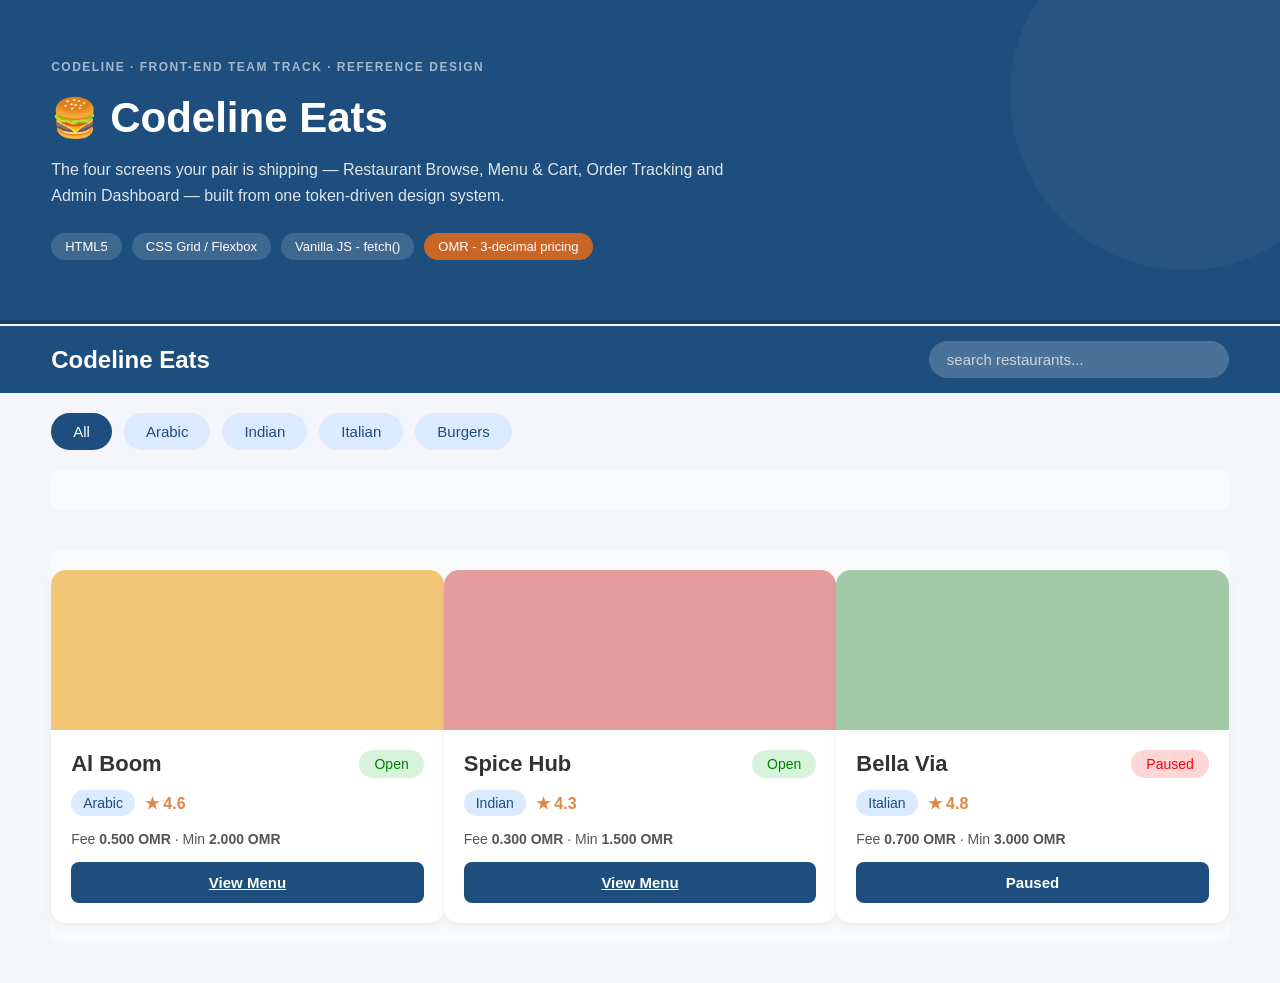
==== index.html @ 85ce740e "index.html and style.css is added" ====
<!DOCTYPE html>
<html lang="en">
<head>
    <meta charset="UTF-8">
    <meta name="viewport" content="width=device-width, initial-scale=1.0">
    <title>Codeline Eats</title>
    <link rel="stylesheet" href="style.css">
</head>
<body>

    <header class="hero">
        <div class="hero__circle-bg"></div>
        <div class="container">
            <p class="hero__subtitle">CODELINE &middot; FRONT-END TEAM TRACK &middot; REFERENCE DESIGN</p>
            <div class="hero__title-container">
                <span class="hero__icon" role="img" aria-label="burger">🍔</span>
                <h1 class="hero__title">Codeline Eats</h1>
            </div>
            <p class="hero__description">
                The four screens your pair is shipping &mdash; Restaurant Browse, Menu & Cart, Order Tracking and Admin Dashboard &mdash; built from one token-driven design system.
            </p>
            <div class="hero__badges">
                <span class="badge">HTML5</span>
                <span class="badge">CSS Grid / Flexbox</span>
                <span class="badge">Vanilla JS - fetch()</span>
                <span class="badge badge--orange">OMR - 3-decimal pricing</span>
            </div>
        </div>
    </header>

    <nav class="search-bar">
        <div class="container search-bar__content">
            <h2 class="logo">Codeline Eats</h2>
            <label for="restaurant-search" class="hidden">Search Restaurants</label>
            <input type="text" id="restaurant-search" class="field search" placeholder="search restaurants...">
        </div>
    </nav>

    <section class="filters">
        <div class="container">
            <button class="chip chip--active">All</button>
            <button class="chip">Arabic</button>
            <button class="chip">Indian</button>
            <button class="chip">Italian</button>
            <button class="chip">Burgers</button>
        </div>
    </section>

    <main class="container">

        <div id="error-banner" class="error-banner hidden">
            <span class="error-banner__message">Failed to load restaurants from backend.</span>
            <button id="retry-btn" class="button button--retry">Retry</button>
        </div>

        <div id="loading-skeletons" class="restaurant-grid hidden">
            <div class="skeleton-card">
                <div class="skeleton-card__image animate-pulse"></div>
                <div class="skeleton-card__body">
                    <div class="skeleton-card__line skeleton-card__line--title animate-pulse"></div>
                    <div class="skeleton-card__line skeleton-card__line--meta animate-pulse"></div>
                    <div class="skeleton-card__line skeleton-card__line--button animate-pulse"></div>
                </div>
            </div>
            <div class="skeleton-card"><div class="skeleton-card__image animate-pulse"></div><div class="skeleton-card__body"><div class="skeleton-card__line skeleton-card__line--title animate-pulse"></div><div class="skeleton-card__line skeleton-card__line--meta animate-pulse"></div><div class="skeleton-card__line skeleton-card__line--button animate-pulse"></div></div></div>
            <div class="skeleton-card"><div class="skeleton-card__image animate-pulse"></div><div class="skeleton-card__body"><div class="skeleton-card__line skeleton-card__line--title animate-pulse"></div><div class="skeleton-card__line skeleton-card__line--meta animate-pulse"></div><div class="skeleton-card__line skeleton-card__line--button animate-pulse"></div></div></div>
            <div class="skeleton-card"><div class="skeleton-card__image animate-pulse"></div><div class="skeleton-card__body"><div class="skeleton-card__line skeleton-card__line--title animate-pulse"></div><div class="skeleton-card__line skeleton-card__line--meta animate-pulse"></div><div class="skeleton-card__line skeleton-card__line--button animate-pulse"></div></div></div>
            <div class="skeleton-card"><div class="skeleton-card__image animate-pulse"></div><div class="skeleton-card__body"><div class="skeleton-card__line skeleton-card__line--title animate-pulse"></div><div class="skeleton-card__line skeleton-card__line--meta animate-pulse"></div><div class="skeleton-card__line skeleton-card__line--button animate-pulse"></div></div></div>
            <div class="skeleton-card"><div class="skeleton-card__image animate-pulse"></div><div class="skeleton-card__body"><div class="skeleton-card__line skeleton-card__line--title animate-pulse"></div><div class="skeleton-card__line skeleton-card__line--meta animate-pulse"></div><div class="skeleton-card__line skeleton-card__line--button animate-pulse"></div></div></div>
        </div>

        <div id="empty-state" class="empty-state hidden">
            <span class="empty-state__icon">🔍</span>
            <p class="empty-state__text">No restaurants match your search</p>
        </div>

        <div id="restaurants-container" class="restaurant-grid">

            <article class="restaurant-card">
                <div class="restaurant-card__image restaurant-card__image--alboom"></div>
                <div class="restaurant-card__body">
                    <div class="restaurant-card__header-row">
                        <h2 class="restaurant-card__title">Al Boom</h2>
                        <span class="restaurant-card__status restaurant-card__status--open">Open</span>
                    </div>
                    <div class="restaurant-card__meta-row">
                        <span class="restaurant-card__cuisine">Arabic</span>
                        <span class="restaurant-card__rating">★ 4.6</span>
                    </div>
                    <p class="restaurant-card__fee">Fee <strong>0.500 OMR</strong> &middot; Min <strong>2.000 OMR</strong></p>
                    <div class="restaurant-card__footer">
                        <a href="menu.html?restaurantId=1" class="button button--primary">View Menu</a>
                    </div>
                </div>
            </article>

            <article class="restaurant-card">
                <div class="restaurant-card__image restaurant-card__image--spicehub"></div>
                <div class="restaurant-card__body">
                    <div class="restaurant-card__header-row">
                        <h2 class="restaurant-card__title">Spice Hub</h2>
                        <span class="restaurant-card__status restaurant-card__status--open">Open</span>
                    </div>
                    <div class="restaurant-card__meta-row">
                        <span class="restaurant-card__cuisine">Indian</span>
                        <span class="restaurant-card__rating">★ 4.3</span>
                    </div>
                    <p class="restaurant-card__fee">Fee <strong>0.300 OMR</strong> &middot; Min <strong>1.500 OMR</strong></p>
                    <div class="restaurant-card__footer">
                        <a href="menu.html?restaurantId=2" class="button button--primary">View Menu</a>
                    </div>
                </div>
            </article>

            <article class="restaurant-card">
                <div class="restaurant-card__image restaurant-card__image--bellavia"></div>
                <div class="restaurant-card__body">
                    <div class="restaurant-card__header-row">
                        <h2 class="restaurant-card__title">Bella Via</h2>
                        <span class="restaurant-card__status restaurant-card__status--paused">Paused</span>
                    </div>
                    <div class="restaurant-card__meta-row">
                        <span class="restaurant-card__cuisine">Italian</span>
                        <span class="restaurant-card__rating">★ 4.8</span>
                    </div>
                    <p class="restaurant-card__fee">Fee <strong>0.700 OMR</strong> &middot; Min <strong>3.000 OMR</strong></p>
                    <div class="restaurant-card__footer">
                        <button class="button button--primary" disabled>Paused</button>
                    </div>
                </div>
            </article>

        </div>
    </main>

    <script type="module" src="app.js"></script>
</body>
</html>
---- style.css ----
* {
    margin: 0;
    padding: 0;
    box-sizing: border-box;
    font-family: -apple-system, BlinkMacSystemFont, "Segoe UI", Roboto, Arial, sans-serif;
}
body {
    background: #f4f6f9;
    color: #333;
}
.container {
    width: 92%;
    max-width: 1200px;
    margin: auto;
}


.hero {
    position: relative;
    background-color: #1d4e7d;
    color: white;
    padding: 60px 0;
    overflow: hidden;
    border-bottom: 4px solid #173f66;
}
.hero__circle-bg {
    position: absolute;
    top: -80px;
    right: -80px;
    width: 350px;
    height: 350px;
    background: rgba(255, 255, 255, 0.04);
    border-radius: 50%;
    pointer-events: none;
}
.hero__subtitle {
    font-size: 12px;
    letter-spacing: 1.5px;
    color: rgba(255, 255, 255, 0.6);
    text-transform: uppercase;
    margin-bottom: 20px;
    font-weight: 600;
}
.hero__title-container {
    display: flex;
    align-items: center;
    gap: 12px;
    margin-bottom: 15px;
}
.hero__icon {
    font-size: 38px;
}
.hero__title {
    font-size: 42px;
    font-weight: 700;
}
.hero__description {
    font-size: 16px;
    line-height: 1.6;
    max-width: 700px;
    color: rgba(255, 255, 255, 0.85);
    margin-bottom: 25px;
}
.hero__badges {
    display: flex;
    flex-wrap: wrap;
    gap: 10px;
}
.badge {
    background: rgba(255, 255, 255, 0.15);
    color: white;
    padding: 6px 14px;
    border-radius: 20px;
    font-size: 13px;
    font-weight: 500;
}
.badge--orange {
    background-color: #c96525;
}


.search-bar {
    background: #1d4e7d;
    padding: 15px 0;
    margin-top: 2px;
}
.search-bar__content {
    display: flex;
    justify-content: space-between;
    align-items: center;
}
.logo {
    font-size: 24px;
    color: white;
    font-weight: bold;
}
.field {
    padding: 10px 18px;
    border-radius: 25px;
    border: none;
    outline: none;
}
.search {
    width: 300px;
    font-size: 15px;
    background: rgba(255, 255, 255, 0.2);
    color: white;
}
.search::placeholder {
    color: rgba(255, 255, 255, 0.7);
}
.hidden {
    display: none;
}

.filters {
    padding: 20px 0;
}
.filters .container {
    display: flex;
    gap: 12px;
}
.chip {
    padding: 10px 22px;
    border-radius: 25px;
    border: none;
    background: #dbeafe;
    color: #1d4e7d;
    cursor: pointer;
    font-size: 15px;
    font-weight: 500;
    transition: background 0.2s;
}
.chip:hover {
    background: #cbd5e1;
}
.chip--active {
    background: #1d4e7d;
    color: white;
}


.restaurant-grid {
    display: grid;
    grid-template-columns: repeat(auto-fit, minmax(300px, 1fr));  
    padding: 20px 0; 
    background: #f8fafc;
    border-radius: 8px;
    margin-bottom: 40px;
    width: 100%;
    align-items: start; 
}


.restaurant-card {
    background: white;
    border-radius: 15px;
    overflow: hidden;
    box-shadow: 0 4px 10px rgba(0,0,0,0.05);
    transition: transform 0.2s;
}
.restaurant-card:hover {
    transform: translateY(-5px);
}
.restaurant-card__image {
    width: 100%;
    height: 160px;
}

.restaurant-card__image--alboom { background-color: #f3c677; }
.restaurant-card__image--spicehub { background-color: #e49b9b; }
.restaurant-card__image--bellavia { background-color: #a3c9a8; }

.restaurant-card__body {
    padding: 20px;
}
.restaurant-card__header-row {
    display: flex;
    justify-content: space-between;
    align-items: center;
    gap: 10px; 
    margin-bottom: 12px;
}
.restaurant-card__title {
    font-size: 22px;
    font-weight: bold;
    white-space: nowrap; 
    overflow: hidden;
    text-overflow: ellipsis; 
}

.restaurant-card__meta-row {
    display: flex;
    align-items: center;
    gap: 10px;
    margin-bottom: 15px;
}
.restaurant-card__cuisine {
    background: #dbeafe;
    color: #1d4e7d;
    padding: 5px 12px;
    border-radius: 20px;
    font-size: 14px;
}
.restaurant-card__rating {
    color: #e28743;
    font-weight: bold;
    font-size: 16px;
}
.restaurant-card__fee {
    color: #555;
    font-size: 14px;
    margin-bottom: 15px;
}


.restaurant-card__status {
    padding: 6px 15px;
    border-radius: 20px;
    font-size: 14px;
    font-weight: 500;
    flex-shrink: 0; 
}
.restaurant-card__status--open {
    background: #d8f3dc;
    color: green;
}
.restaurant-card__status--paused {
    background: #ffd6d6;
    color: red;
}


.restaurant-card__footer {
    margin-top: 10px;
}
.button {
    display: inline-block;
    width: 100%;
    text-align: center;
    padding: 12px;
    border-radius: 8px;
    border: none;
    font-weight: bold;
    cursor: pointer;
    font-size: 15px;
}
.button--primary {
    background: #1d4e7d;
    color: white;
}
.button--primary:hover {
    background: #173f66;
}

/* =========================
   Responsive Media Queries
========================= */
@media(max-width:768px) {
    .hero__title { font-size: 32px; }
    .hero__description { font-size: 14px; }
    .search-bar__content {
        flex-direction: column;
        gap: 15px;
    }
    .search { width: 100%; }
    .filters .container { flex-wrap: wrap; }
}
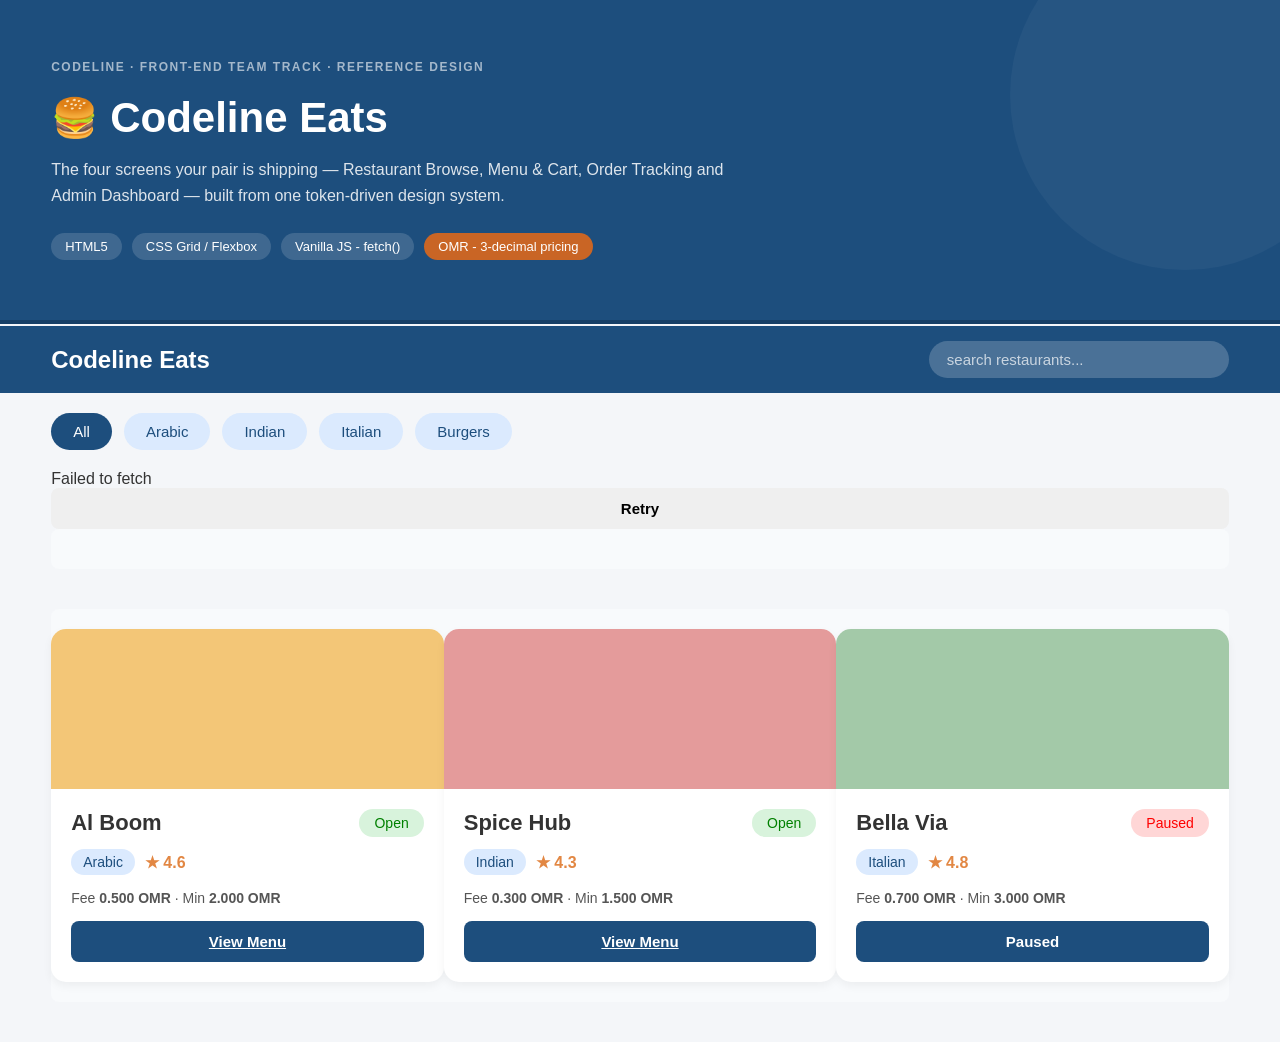
==== commit 16e81e2b: "restaurant.js is added" ====
--- a/index.html
+++ b/index.html
@@ -134,5 +134,6 @@
     </main>
 
     <script type="module" src="app.js"></script>
+    <script type="module" src="restaurant.js"></script>
 </body>
 </html>
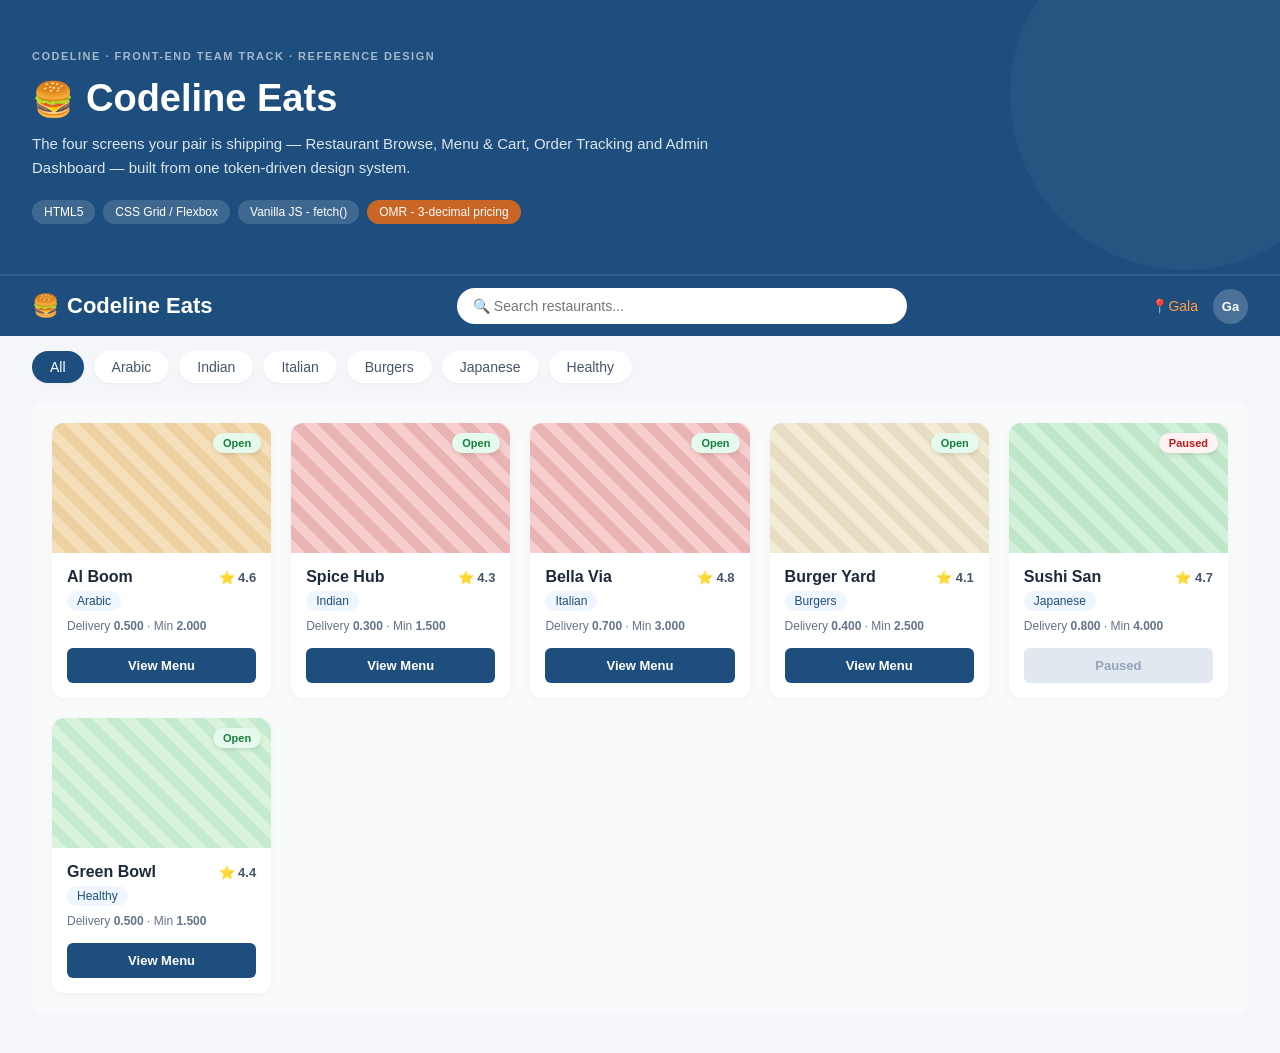
==== commit f28c0faf: "css" ====
--- a/index.html
+++ b/index.html
@@ -30,9 +30,20 @@
 
     <nav class="search-bar">
         <div class="container search-bar__content">
-            <h2 class="logo">Codeline Eats</h2>
-            <label for="restaurant-search" class="hidden">Search Restaurants</label>
-            <input type="text" id="restaurant-search" class="field search" placeholder="search restaurants...">
+            <div class="search-bar__left">
+                <span class="logo__icon">🍔</span>
+                <h2 class="logo">Codeline Eats</h2>
+            </div>
+            
+            <div class="search-bar__center">
+                <label for="restaurant-search" class="hidden">Search Restaurants</label>
+                <input type="text" id="restaurant-search" class="field search" placeholder="🔍 Search restaurants...">
+            </div>
+
+            <div class="search-bar__right">
+                <span class="location-tag">📍Gala</span>
+                <div class="user-avatar">Ga</div>
+            </div>
         </div>
     </nav>
 
@@ -43,89 +54,124 @@
             <button class="chip">Indian</button>
             <button class="chip">Italian</button>
             <button class="chip">Burgers</button>
+            <button class="chip">Japanese</button>
+            <button class="chip">Healthy</button>
         </div>
     </section>
 
     <main class="container">
-
-        <div id="error-banner" class="error-banner hidden">
-            <span class="error-banner__message">Failed to load restaurants from backend.</span>
-            <button id="retry-btn" class="button button--retry">Retry</button>
-        </div>
-
-        <div id="loading-skeletons" class="restaurant-grid hidden">
-            <div class="skeleton-card">
-                <div class="skeleton-card__image animate-pulse"></div>
-                <div class="skeleton-card__body">
-                    <div class="skeleton-card__line skeleton-card__line--title animate-pulse"></div>
-                    <div class="skeleton-card__line skeleton-card__line--meta animate-pulse"></div>
-                    <div class="skeleton-card__line skeleton-card__line--button animate-pulse"></div>
+        <div class="restaurant-grid">
+            
+            <article class="restaurant-card">
+                <div class="restaurant-card__image restaurant-card__image--alboom">
+                    <span class="restaurant-card__status restaurant-card__status--open">Open</span>
                 </div>
-            </div>
-            <div class="skeleton-card"><div class="skeleton-card__image animate-pulse"></div><div class="skeleton-card__body"><div class="skeleton-card__line skeleton-card__line--title animate-pulse"></div><div class="skeleton-card__line skeleton-card__line--meta animate-pulse"></div><div class="skeleton-card__line skeleton-card__line--button animate-pulse"></div></div></div>
-            <div class="skeleton-card"><div class="skeleton-card__image animate-pulse"></div><div class="skeleton-card__body"><div class="skeleton-card__line skeleton-card__line--title animate-pulse"></div><div class="skeleton-card__line skeleton-card__line--meta animate-pulse"></div><div class="skeleton-card__line skeleton-card__line--button animate-pulse"></div></div></div>
-            <div class="skeleton-card"><div class="skeleton-card__image animate-pulse"></div><div class="skeleton-card__body"><div class="skeleton-card__line skeleton-card__line--title animate-pulse"></div><div class="skeleton-card__line skeleton-card__line--meta animate-pulse"></div><div class="skeleton-card__line skeleton-card__line--button animate-pulse"></div></div></div>
-            <div class="skeleton-card"><div class="skeleton-card__image animate-pulse"></div><div class="skeleton-card__body"><div class="skeleton-card__line skeleton-card__line--title animate-pulse"></div><div class="skeleton-card__line skeleton-card__line--meta animate-pulse"></div><div class="skeleton-card__line skeleton-card__line--button animate-pulse"></div></div></div>
-            <div class="skeleton-card"><div class="skeleton-card__image animate-pulse"></div><div class="skeleton-card__body"><div class="skeleton-card__line skeleton-card__line--title animate-pulse"></div><div class="skeleton-card__line skeleton-card__line--meta animate-pulse"></div><div class="skeleton-card__line skeleton-card__line--button animate-pulse"></div></div></div>
-        </div>
-
-        <div id="empty-state" class="empty-state hidden">
-            <span class="empty-state__icon">🔍</span>
-            <p class="empty-state__text">No restaurants match your search</p>
-        </div>
-
-        <div id="restaurants-container" class="restaurant-grid">
-
-            <article class="restaurant-card">
-                <div class="restaurant-card__image restaurant-card__image--alboom"></div>
                 <div class="restaurant-card__body">
                     <div class="restaurant-card__header-row">
                         <h2 class="restaurant-card__title">Al Boom</h2>
-                        <span class="restaurant-card__status restaurant-card__status--open">Open</span>
+                        <span class="restaurant-card__rating">⭐ 4.6</span>
                     </div>
                     <div class="restaurant-card__meta-row">
                         <span class="restaurant-card__cuisine">Arabic</span>
-                        <span class="restaurant-card__rating">★ 4.6</span>
                     </div>
-                    <p class="restaurant-card__fee">Fee <strong>0.500 OMR</strong> &middot; Min <strong>2.000 OMR</strong></p>
+                    <p class="restaurant-card__fee">Delivery <strong>0.500</strong> &middot; Min <strong>2.000</strong></p>
                     <div class="restaurant-card__footer">
-                        <a href="menu.html?restaurantId=1" class="button button--primary">View Menu</a>
+                        <button class="button button--primary">View Menu</button>
                     </div>
                 </div>
             </article>
 
             <article class="restaurant-card">
-                <div class="restaurant-card__image restaurant-card__image--spicehub"></div>
+                <div class="restaurant-card__image restaurant-card__image--spicehub">
+                    <span class="restaurant-card__status restaurant-card__status--open">Open</span>
+                </div>
                 <div class="restaurant-card__body">
                     <div class="restaurant-card__header-row">
                         <h2 class="restaurant-card__title">Spice Hub</h2>
-                        <span class="restaurant-card__status restaurant-card__status--open">Open</span>
+                        <span class="restaurant-card__rating">⭐ 4.3</span>
                     </div>
                     <div class="restaurant-card__meta-row">
                         <span class="restaurant-card__cuisine">Indian</span>
-                        <span class="restaurant-card__rating">★ 4.3</span>
                     </div>
-                    <p class="restaurant-card__fee">Fee <strong>0.300 OMR</strong> &middot; Min <strong>1.500 OMR</strong></p>
+                    <p class="restaurant-card__fee">Delivery <strong>0.300</strong> &middot; Min <strong>1.500</strong></p>
                     <div class="restaurant-card__footer">
-                        <a href="menu.html?restaurantId=2" class="button button--primary">View Menu</a>
+                        <button class="button button--primary">View Menu</button>
                     </div>
                 </div>
             </article>
 
             <article class="restaurant-card">
-                <div class="restaurant-card__image restaurant-card__image--bellavia"></div>
+                <div class="restaurant-card__image restaurant-card__image--bellavia">
+                    <span class="restaurant-card__status restaurant-card__status--open">Open</span>
+                </div>
                 <div class="restaurant-card__body">
                     <div class="restaurant-card__header-row">
                         <h2 class="restaurant-card__title">Bella Via</h2>
-                        <span class="restaurant-card__status restaurant-card__status--paused">Paused</span>
+                        <span class="restaurant-card__rating">⭐ 4.8</span>
                     </div>
                     <div class="restaurant-card__meta-row">
                         <span class="restaurant-card__cuisine">Italian</span>
-                        <span class="restaurant-card__rating">★ 4.8</span>
                     </div>
-                    <p class="restaurant-card__fee">Fee <strong>0.700 OMR</strong> &middot; Min <strong>3.000 OMR</strong></p>
+                    <p class="restaurant-card__fee">Delivery <strong>0.700</strong> &middot; Min <strong>3.000</strong></p>
                     <div class="restaurant-card__footer">
-                        <button class="button button--primary" disabled>Paused</button>
+                        <button class="button button--primary">View Menu</button>
+                    </div>
+                </div>
+            </article>
+
+            <article class="restaurant-card">
+                <div class="restaurant-card__image restaurant-card__image--burgeryard">
+                    <span class="restaurant-card__status restaurant-card__status--open">Open</span>
+                </div>
+                <div class="restaurant-card__body">
+                    <div class="restaurant-card__header-row">
+                        <h2 class="restaurant-card__title">Burger Yard</h2>
+                        <span class="restaurant-card__rating">⭐ 4.1</span>
+                    </div>
+                    <div class="restaurant-card__meta-row">
+                        <span class="restaurant-card__cuisine">Burgers</span>
+                    </div>
+                    <p class="restaurant-card__fee">Delivery <strong>0.400</strong> &middot; Min <strong>2.500</strong></p>
+                    <div class="restaurant-card__footer">
+                        <button class="button button--primary">View Menu</button>
+                    </div>
+                </div>
+            </article>
+
+            <article class="restaurant-card">
+                <div class="restaurant-card__image restaurant-card__image--sushisan">
+                    <span class="restaurant-card__status restaurant-card__status--paused">Paused</span>
+                </div>
+                <div class="restaurant-card__body">
+                    <div class="restaurant-card__header-row">
+                        <h2 class="restaurant-card__title">Sushi San</h2>
+                        <span class="restaurant-card__rating">⭐ 4.7</span>
+                    </div>
+                    <div class="restaurant-card__meta-row">
+                        <span class="restaurant-card__cuisine">Japanese</span>
+                    </div>
+                    <p class="restaurant-card__fee">Delivery <strong>0.800</strong> &middot; Min <strong>4.000</strong></p>
+                    <div class="restaurant-card__footer">
+                        <button class="button button--disabled" disabled>Paused</button>
+                    </div>
+                </div>
+            </article>
+
+            <article class="restaurant-card">
+                <div class="restaurant-card__image restaurant-card__image--greenbowl">
+                    <span class="restaurant-card__status restaurant-card__status--open">Open</span>
+                </div>
+                <div class="restaurant-card__body">
+                    <div class="restaurant-card__header-row">
+                        <h2 class="restaurant-card__title">Green Bowl</h2>
+                        <span class="restaurant-card__rating">⭐ 4.4</span>
+                    </div>
+                    <div class="restaurant-card__meta-row">
+                        <span class="restaurant-card__cuisine">Healthy</span>
+                    </div>
+                    <p class="restaurant-card__fee">Delivery <strong>0.500</strong> &middot; Min <strong>1.500</strong></p>
+                    <div class="restaurant-card__footer">
+                        <button class="button button--primary">View Menu</button>
                     </div>
                 </div>
             </article>
@@ -133,7 +179,5 @@
         </div>
     </main>
 
-    <script type="module" src="app.js"></script>
-    <script type="module" src="restaurant.js"></script>
 </body>
 </html>
--- a/style.css
+++ b/style.css
@@ -1,3 +1,6 @@
+/* =========================
+   Reset & Main Setup
+========================= */
 * {
     margin: 0;
     padding: 0;
@@ -9,19 +12,21 @@
     color: #333;
 }
 .container {
-    width: 92%;
-    max-width: 1200px;
+    width: 95%;
+    max-width: 1400px;
     margin: auto;
 }
 
-
+/* =========================
+   Hero Section Styles
+========================= */
 .hero {
     position: relative;
     background-color: #1d4e7d;
     color: white;
-    padding: 60px 0;
+    padding: 50px 0;
     overflow: hidden;
-    border-bottom: 4px solid #173f66;
+    border-bottom: 2px solid rgba(255, 255, 255, 0.1);
 }
 .hero__circle-bg {
     position: absolute;
@@ -34,216 +39,257 @@
     pointer-events: none;
 }
 .hero__subtitle {
-    font-size: 12px;
+    font-size: 11px;
     letter-spacing: 1.5px;
     color: rgba(255, 255, 255, 0.6);
     text-transform: uppercase;
+    margin-bottom: 15px;
+    font-weight: 600;
+}
+.hero__title-container {
+    display: flex;
+    align-items: center;
+    gap: 12px;
+    margin-bottom: 12px;
+}
+.hero__icon {
+    font-size: 34px;
+}
+.hero__title {
+    font-size: 38px;
+    font-weight: 700;
+}
+.hero__description {
+    font-size: 15px;
+    line-height: 1.6;
+    max-width: 750px;
+    color: rgba(255, 255, 255, 0.85);
     margin-bottom: 20px;
-    font-weight: 600;
-}
-.hero__title-container {
-    display: flex;
-    align-items: center;
-    gap: 12px;
-    margin-bottom: 15px;
-}
-.hero__icon {
-    font-size: 38px;
-}
-.hero__title {
-    font-size: 42px;
-    font-weight: 700;
-}
-.hero__description {
-    font-size: 16px;
-    line-height: 1.6;
-    max-width: 700px;
-    color: rgba(255, 255, 255, 0.85);
-    margin-bottom: 25px;
 }
 .hero__badges {
     display: flex;
     flex-wrap: wrap;
-    gap: 10px;
+    gap: 8px;
 }
 .badge {
     background: rgba(255, 255, 255, 0.15);
     color: white;
-    padding: 6px 14px;
+    padding: 5px 12px;
     border-radius: 20px;
-    font-size: 13px;
+    font-size: 12px;
     font-weight: 500;
 }
 .badge--orange {
     background-color: #c96525;
 }
 
-
+/* =========================
+   Navbar Header
+========================= */
 .search-bar {
     background: #1d4e7d;
-    padding: 15px 0;
-    margin-top: 2px;
+    padding: 12px 0;
 }
 .search-bar__content {
     display: flex;
     justify-content: space-between;
     align-items: center;
 }
+.search-bar__left {
+    display: flex;
+    align-items: center;
+    gap: 8px;
+}
+.logo__icon {
+    font-size: 22px;
+}
 .logo {
-    font-size: 24px;
+    font-size: 22px;
     color: white;
     font-weight: bold;
 }
+.search-bar__center {
+    flex-grow: 1;
+    max-width: 450px;
+    margin: 0 20px;
+}
 .field {
-    padding: 10px 18px;
-    border-radius: 25px;
+    width: 100%;
+    padding: 10px 16px;
+    border-radius: 20px;
     border: none;
     outline: none;
 }
 .search {
-    width: 300px;
-    font-size: 15px;
+    font-size: 14px;
+    background: white;
+    color: #333;
+}
+.search-bar__right {
+    display: flex;
+    align-items: center;
+    gap: 15px;
+}
+.location-tag {
+    color: #ff9f43;
+    font-size: 14px;
+    font-weight: 500;
+}
+.user-avatar {
     background: rgba(255, 255, 255, 0.2);
     color: white;
-}
-.search::placeholder {
-    color: rgba(255, 255, 255, 0.7);
+    width: 35px;
+    height: 35px;
+    border-radius: 50%;
+    display: flex;
+    align-items: center;
+    justify-content: center;
+    font-size: 13px;
+    font-weight: bold;
 }
 .hidden {
     display: none;
 }
 
+/* =========================
+   Filters / Chips
+========================= */
 .filters {
-    padding: 20px 0;
+    padding: 15px 0;
 }
 .filters .container {
     display: flex;
-    gap: 12px;
+    gap: 10px;
+    overflow-x: auto;
+    padding-bottom: 5px;
 }
 .chip {
-    padding: 10px 22px;
-    border-radius: 25px;
+    padding: 8px 18px;
+    border-radius: 20px;
     border: none;
-    background: #dbeafe;
-    color: #1d4e7d;
+    background: white;
+    color: #475569;
     cursor: pointer;
-    font-size: 15px;
+    font-size: 14px;
     font-weight: 500;
-    transition: background 0.2s;
-}
-.chip:hover {
-    background: #cbd5e1;
+    box-shadow: 0 1px 3px rgba(0,0,0,0.05);
+    white-space: nowrap;
 }
 .chip--active {
     background: #1d4e7d;
     color: white;
 }
 
-
+/* =========================
+   Restaurant Grid
+========================= */
 .restaurant-grid {
     display: grid;
-    grid-template-columns: repeat(auto-fit, minmax(300px, 1fr));  
-    padding: 20px 0; 
+    grid-template-columns: repeat(auto-fit, minmax(210px, 1fr));
+    gap: 20px;
+    padding: 20px;
     background: #f8fafc;
     border-radius: 8px;
     margin-bottom: 40px;
-    width: 100%;
-    align-items: start; 
-}
-
-
+}
+
+/* =========================
+   Restaurant Card
+========================= */
 .restaurant-card {
     background: white;
-    border-radius: 15px;
+    border-radius: 12px;
     overflow: hidden;
-    box-shadow: 0 4px 10px rgba(0,0,0,0.05);
-    transition: transform 0.2s;
-}
-.restaurant-card:hover {
-    transform: translateY(-5px);
+    box-shadow: 0 2px 8px rgba(0,0,0,0.04);
+    display: flex;
+    flex-direction: column;
 }
 .restaurant-card__image {
     width: 100%;
-    height: 160px;
-}
-
-.restaurant-card__image--alboom { background-color: #f3c677; }
-.restaurant-card__image--spicehub { background-color: #e49b9b; }
-.restaurant-card__image--bellavia { background-color: #a3c9a8; }
+    height: 130px;
+    position: relative;
+    padding: 10px;
+    display: flex;
+    justify-content: flex-end;
+    align-items: flex-start;
+}
+
+/* خلفيات الكروت المخططة ومطابقة للصورة الجديدة */
+.restaurant-card__image--alboom { background: repeating-linear-gradient(45deg, #f5dfbb, #f5dfbb 10px, #eed1a1 10px, #eed1a1 20px); }
+.restaurant-card__image--spicehub { background: repeating-linear-gradient(45deg, #f7cece, #f7cece 10px, #ebb4b4 10px, #ebb4b4 20px); }
+.restaurant-card__image--bellavia { background: repeating-linear-gradient(45deg, #f7cece, #f7cece 10px, #ebb4b4 10px, #ebb4b4 20px); }
+.restaurant-card__image--burgeryard { background: repeating-linear-gradient(45deg, #f3ebd6, #f3ebd6 10px, #e7ddc3 10px, #e7ddc3 20px); }
+.restaurant-card__image--sushisan { background: repeating-linear-gradient(45deg, #d2f1da, #d2f1da 10px, #c0e6c9 10px, #c0e6c9 20px); }
+.restaurant-card__image--greenbowl { background: repeating-linear-gradient(45deg, #daf3db, #daf3db 10px, #c4ebd0 10px, #c4ebd0 20px); }
 
 .restaurant-card__body {
-    padding: 20px;
+    padding: 15px;
+    display: flex;
+    flex-direction: column;
+    flex-grow: 1;
 }
 .restaurant-card__header-row {
     display: flex;
     justify-content: space-between;
     align-items: center;
-    gap: 10px; 
-    margin-bottom: 12px;
+    margin-bottom: 5px;
 }
 .restaurant-card__title {
-    font-size: 22px;
+    font-size: 16px;
+    font-weight: 700;
+    color: #1e293b;
+}
+.restaurant-card__rating {
+    font-size: 13px;
     font-weight: bold;
-    white-space: nowrap; 
-    overflow: hidden;
-    text-overflow: ellipsis; 
-}
-
+    color: #475569;
+}
 .restaurant-card__meta-row {
-    display: flex;
-    align-items: center;
-    gap: 10px;
+    margin-bottom: 10px;
+}
+.restaurant-card__cuisine {
+    background: #eff6ff;
+    color: #1d4e7d;
+    padding: 3px 10px;
+    border-radius: 15px;
+    font-size: 12px;
+    font-weight: 500;
+}
+.restaurant-card__fee {
+    color: #64748b;
+    font-size: 12px;
     margin-bottom: 15px;
-}
-.restaurant-card__cuisine {
-    background: #dbeafe;
-    color: #1d4e7d;
-    padding: 5px 12px;
-    border-radius: 20px;
-    font-size: 14px;
-}
-.restaurant-card__rating {
-    color: #e28743;
-    font-weight: bold;
-    font-size: 16px;
-}
-.restaurant-card__fee {
-    color: #555;
-    font-size: 14px;
-    margin-bottom: 15px;
-}
-
-
+    margin-top: auto;
+}
+
+/* ملصقات الحالة المدمجة داخل غلاف الصورة */
 .restaurant-card__status {
-    padding: 6px 15px;
-    border-radius: 20px;
-    font-size: 14px;
-    font-weight: 500;
-    flex-shrink: 0; 
+    padding: 4px 10px;
+    border-radius: 12px;
+    font-size: 11px;
+    font-weight: 600;
+    box-shadow: 0 2px 4px rgba(0,0,0,0.1);
 }
 .restaurant-card__status--open {
-    background: #d8f3dc;
-    color: green;
+    background: #e6f9ed;
+    color: #15803d;
 }
 .restaurant-card__status--paused {
-    background: #ffd6d6;
-    color: red;
-}
-
-
-.restaurant-card__footer {
-    margin-top: 10px;
-}
+    background: #fef2f2;
+    color: #b91c1c;
+}
+
+/* الأزرار */
 .button {
-    display: inline-block;
+    display: block;
     width: 100%;
     text-align: center;
-    padding: 12px;
-    border-radius: 8px;
+    padding: 10px;
+    border-radius: 6px;
+    font-weight: 600;
     border: none;
-    font-weight: bold;
+    font-size: 13px;
     cursor: pointer;
-    font-size: 15px;
 }
 .button--primary {
     background: #1d4e7d;
@@ -252,17 +298,22 @@
 .button--primary:hover {
     background: #173f66;
 }
-
-/* =========================
-   Responsive Media Queries
-========================= */
-@media(max-width:768px) {
-    .hero__title { font-size: 32px; }
-    .hero__description { font-size: 14px; }
+.button--disabled {
+    background: #e2e8f0;
+    color: #94a3b8;
+    cursor: not-allowed;
+}
+
+/* =========================
+   Responsive 
+========================= */
+@media(max-width: 768px) {
     .search-bar__content {
         flex-direction: column;
-        gap: 15px;
+        gap: 12px;
     }
-    .search { width: 100%; }
-    .filters .container { flex-wrap: wrap; }
+    .search-bar__center {
+        width: 100%;
+        margin: 0;
+    }
 }
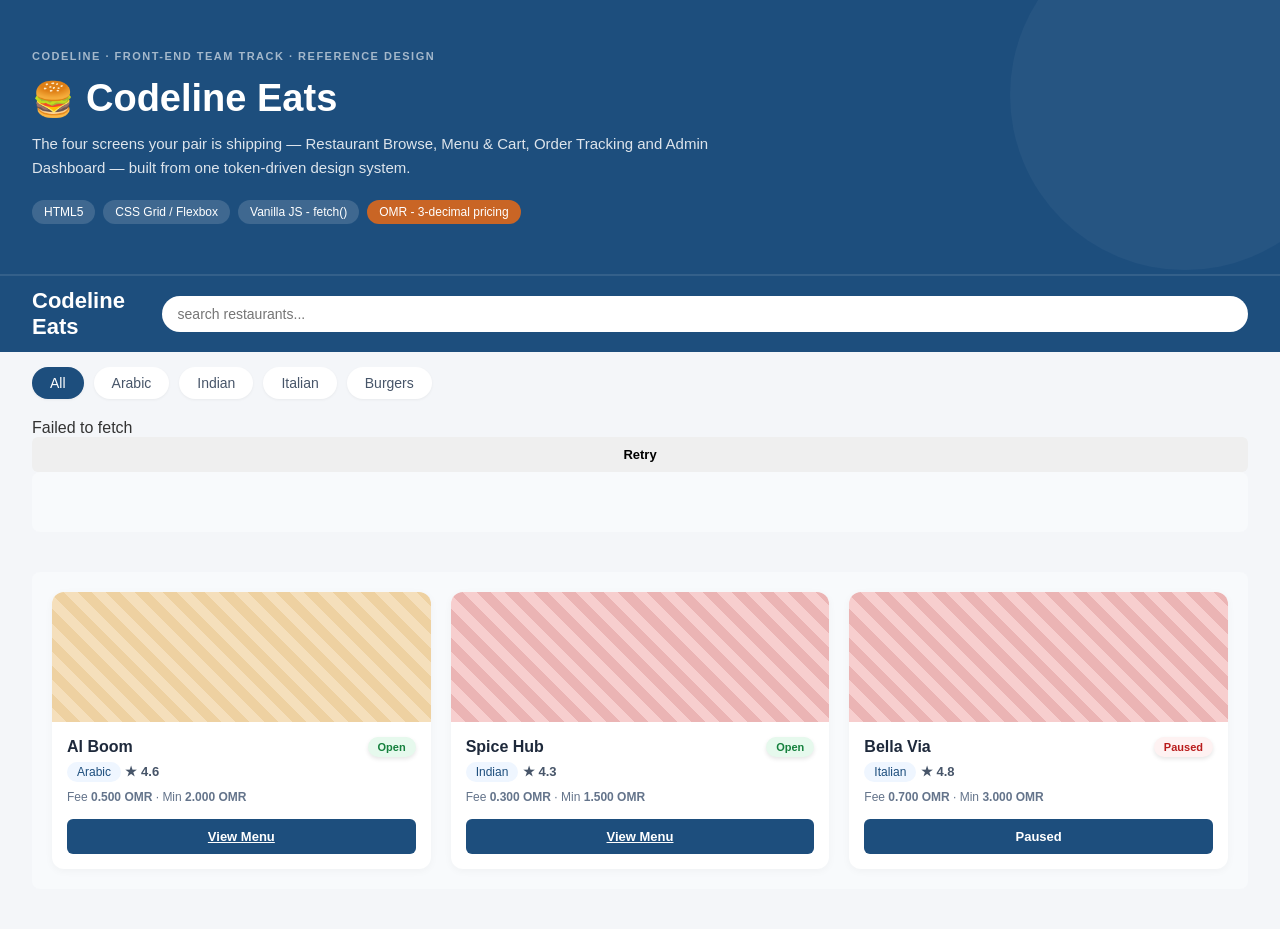
==== commit 4967617b: "addition in html" ====
--- a/index.html
+++ b/index.html
@@ -30,20 +30,9 @@
 
     <nav class="search-bar">
         <div class="container search-bar__content">
-            <div class="search-bar__left">
-                <span class="logo__icon">🍔</span>
-                <h2 class="logo">Codeline Eats</h2>
-            </div>
-            
-            <div class="search-bar__center">
-                <label for="restaurant-search" class="hidden">Search Restaurants</label>
-                <input type="text" id="restaurant-search" class="field search" placeholder="🔍 Search restaurants...">
-            </div>
-
-            <div class="search-bar__right">
-                <span class="location-tag">📍Gala</span>
-                <div class="user-avatar">Ga</div>
-            </div>
+            <h2 class="logo">Codeline Eats</h2>
+            <label for="restaurant-search" class="hidden">Search Restaurants</label>
+            <input type="text" id="restaurant-search" class="field search" placeholder="search restaurants...">
         </div>
     </nav>
 
@@ -54,124 +43,89 @@
             <button class="chip">Indian</button>
             <button class="chip">Italian</button>
             <button class="chip">Burgers</button>
-            <button class="chip">Japanese</button>
-            <button class="chip">Healthy</button>
         </div>
     </section>
 
     <main class="container">
-        <div class="restaurant-grid">
-            
+
+        <div id="error-banner" class="error-banner hidden">
+            <span class="error-banner__message">Failed to load restaurants from backend.</span>
+            <button id="retry-btn" class="button button--retry">Retry</button>
+        </div>
+
+        <div id="loading-skeletons" class="restaurant-grid hidden">
+            <div class="skeleton-card">
+                <div class="skeleton-card__image animate-pulse"></div>
+                <div class="skeleton-card__body">
+                    <div class="skeleton-card__line skeleton-card__line--title animate-pulse"></div>
+                    <div class="skeleton-card__line skeleton-card__line--meta animate-pulse"></div>
+                    <div class="skeleton-card__line skeleton-card__line--button animate-pulse"></div>
+                </div>
+            </div>
+            <div class="skeleton-card"><div class="skeleton-card__image animate-pulse"></div><div class="skeleton-card__body"><div class="skeleton-card__line skeleton-card__line--title animate-pulse"></div><div class="skeleton-card__line skeleton-card__line--meta animate-pulse"></div><div class="skeleton-card__line skeleton-card__line--button animate-pulse"></div></div></div>
+            <div class="skeleton-card"><div class="skeleton-card__image animate-pulse"></div><div class="skeleton-card__body"><div class="skeleton-card__line skeleton-card__line--title animate-pulse"></div><div class="skeleton-card__line skeleton-card__line--meta animate-pulse"></div><div class="skeleton-card__line skeleton-card__line--button animate-pulse"></div></div></div>
+            <div class="skeleton-card"><div class="skeleton-card__image animate-pulse"></div><div class="skeleton-card__body"><div class="skeleton-card__line skeleton-card__line--title animate-pulse"></div><div class="skeleton-card__line skeleton-card__line--meta animate-pulse"></div><div class="skeleton-card__line skeleton-card__line--button animate-pulse"></div></div></div>
+            <div class="skeleton-card"><div class="skeleton-card__image animate-pulse"></div><div class="skeleton-card__body"><div class="skeleton-card__line skeleton-card__line--title animate-pulse"></div><div class="skeleton-card__line skeleton-card__line--meta animate-pulse"></div><div class="skeleton-card__line skeleton-card__line--button animate-pulse"></div></div></div>
+            <div class="skeleton-card"><div class="skeleton-card__image animate-pulse"></div><div class="skeleton-card__body"><div class="skeleton-card__line skeleton-card__line--title animate-pulse"></div><div class="skeleton-card__line skeleton-card__line--meta animate-pulse"></div><div class="skeleton-card__line skeleton-card__line--button animate-pulse"></div></div></div>
+        </div>
+
+        <div id="empty-state" class="empty-state hidden">
+            <span class="empty-state__icon">🔍</span>
+            <p class="empty-state__text">No restaurants match your search</p>
+        </div>
+
+        <div id="restaurants-container" class="restaurant-grid">
+
             <article class="restaurant-card">
-                <div class="restaurant-card__image restaurant-card__image--alboom">
-                    <span class="restaurant-card__status restaurant-card__status--open">Open</span>
-                </div>
+                <div class="restaurant-card__image restaurant-card__image--alboom"></div>
                 <div class="restaurant-card__body">
                     <div class="restaurant-card__header-row">
                         <h2 class="restaurant-card__title">Al Boom</h2>
-                        <span class="restaurant-card__rating">⭐ 4.6</span>
+                        <span class="restaurant-card__status restaurant-card__status--open">Open</span>
                     </div>
                     <div class="restaurant-card__meta-row">
                         <span class="restaurant-card__cuisine">Arabic</span>
+                        <span class="restaurant-card__rating">★ 4.6</span>
                     </div>
-                    <p class="restaurant-card__fee">Delivery <strong>0.500</strong> &middot; Min <strong>2.000</strong></p>
+                    <p class="restaurant-card__fee">Fee <strong>0.500 OMR</strong> &middot; Min <strong>2.000 OMR</strong></p>
                     <div class="restaurant-card__footer">
-                        <button class="button button--primary">View Menu</button>
+                        <a href="menu.html?restaurantId=1" class="button button--primary">View Menu</a>
                     </div>
                 </div>
             </article>
 
             <article class="restaurant-card">
-                <div class="restaurant-card__image restaurant-card__image--spicehub">
-                    <span class="restaurant-card__status restaurant-card__status--open">Open</span>
-                </div>
+                <div class="restaurant-card__image restaurant-card__image--spicehub"></div>
                 <div class="restaurant-card__body">
                     <div class="restaurant-card__header-row">
                         <h2 class="restaurant-card__title">Spice Hub</h2>
-                        <span class="restaurant-card__rating">⭐ 4.3</span>
+                        <span class="restaurant-card__status restaurant-card__status--open">Open</span>
                     </div>
                     <div class="restaurant-card__meta-row">
                         <span class="restaurant-card__cuisine">Indian</span>
+                        <span class="restaurant-card__rating">★ 4.3</span>
                     </div>
-                    <p class="restaurant-card__fee">Delivery <strong>0.300</strong> &middot; Min <strong>1.500</strong></p>
+                    <p class="restaurant-card__fee">Fee <strong>0.300 OMR</strong> &middot; Min <strong>1.500 OMR</strong></p>
                     <div class="restaurant-card__footer">
-                        <button class="button button--primary">View Menu</button>
+                        <a href="menu.html?restaurantId=2" class="button button--primary">View Menu</a>
                     </div>
                 </div>
             </article>
 
             <article class="restaurant-card">
-                <div class="restaurant-card__image restaurant-card__image--bellavia">
-                    <span class="restaurant-card__status restaurant-card__status--open">Open</span>
-                </div>
+                <div class="restaurant-card__image restaurant-card__image--bellavia"></div>
                 <div class="restaurant-card__body">
                     <div class="restaurant-card__header-row">
                         <h2 class="restaurant-card__title">Bella Via</h2>
-                        <span class="restaurant-card__rating">⭐ 4.8</span>
+                        <span class="restaurant-card__status restaurant-card__status--paused">Paused</span>
                     </div>
                     <div class="restaurant-card__meta-row">
                         <span class="restaurant-card__cuisine">Italian</span>
+                        <span class="restaurant-card__rating">★ 4.8</span>
                     </div>
-                    <p class="restaurant-card__fee">Delivery <strong>0.700</strong> &middot; Min <strong>3.000</strong></p>
+                    <p class="restaurant-card__fee">Fee <strong>0.700 OMR</strong> &middot; Min <strong>3.000 OMR</strong></p>
                     <div class="restaurant-card__footer">
-                        <button class="button button--primary">View Menu</button>
-                    </div>
-                </div>
-            </article>
-
-            <article class="restaurant-card">
-                <div class="restaurant-card__image restaurant-card__image--burgeryard">
-                    <span class="restaurant-card__status restaurant-card__status--open">Open</span>
-                </div>
-                <div class="restaurant-card__body">
-                    <div class="restaurant-card__header-row">
-                        <h2 class="restaurant-card__title">Burger Yard</h2>
-                        <span class="restaurant-card__rating">⭐ 4.1</span>
-                    </div>
-                    <div class="restaurant-card__meta-row">
-                        <span class="restaurant-card__cuisine">Burgers</span>
-                    </div>
-                    <p class="restaurant-card__fee">Delivery <strong>0.400</strong> &middot; Min <strong>2.500</strong></p>
-                    <div class="restaurant-card__footer">
-                        <button class="button button--primary">View Menu</button>
-                    </div>
-                </div>
-            </article>
-
-            <article class="restaurant-card">
-                <div class="restaurant-card__image restaurant-card__image--sushisan">
-                    <span class="restaurant-card__status restaurant-card__status--paused">Paused</span>
-                </div>
-                <div class="restaurant-card__body">
-                    <div class="restaurant-card__header-row">
-                        <h2 class="restaurant-card__title">Sushi San</h2>
-                        <span class="restaurant-card__rating">⭐ 4.7</span>
-                    </div>
-                    <div class="restaurant-card__meta-row">
-                        <span class="restaurant-card__cuisine">Japanese</span>
-                    </div>
-                    <p class="restaurant-card__fee">Delivery <strong>0.800</strong> &middot; Min <strong>4.000</strong></p>
-                    <div class="restaurant-card__footer">
-                        <button class="button button--disabled" disabled>Paused</button>
-                    </div>
-                </div>
-            </article>
-
-            <article class="restaurant-card">
-                <div class="restaurant-card__image restaurant-card__image--greenbowl">
-                    <span class="restaurant-card__status restaurant-card__status--open">Open</span>
-                </div>
-                <div class="restaurant-card__body">
-                    <div class="restaurant-card__header-row">
-                        <h2 class="restaurant-card__title">Green Bowl</h2>
-                        <span class="restaurant-card__rating">⭐ 4.4</span>
-                    </div>
-                    <div class="restaurant-card__meta-row">
-                        <span class="restaurant-card__cuisine">Healthy</span>
-                    </div>
-                    <p class="restaurant-card__fee">Delivery <strong>0.500</strong> &middot; Min <strong>1.500</strong></p>
-                    <div class="restaurant-card__footer">
-                        <button class="button button--primary">View Menu</button>
+                        <button class="button button--primary" disabled>Paused</button>
                     </div>
                 </div>
             </article>
@@ -179,5 +133,7 @@
         </div>
     </main>
 
+    <script type="module" src="api.js"></script>
+    <script type="module" src="restaurant.js"></script>
 </body>
 </html>
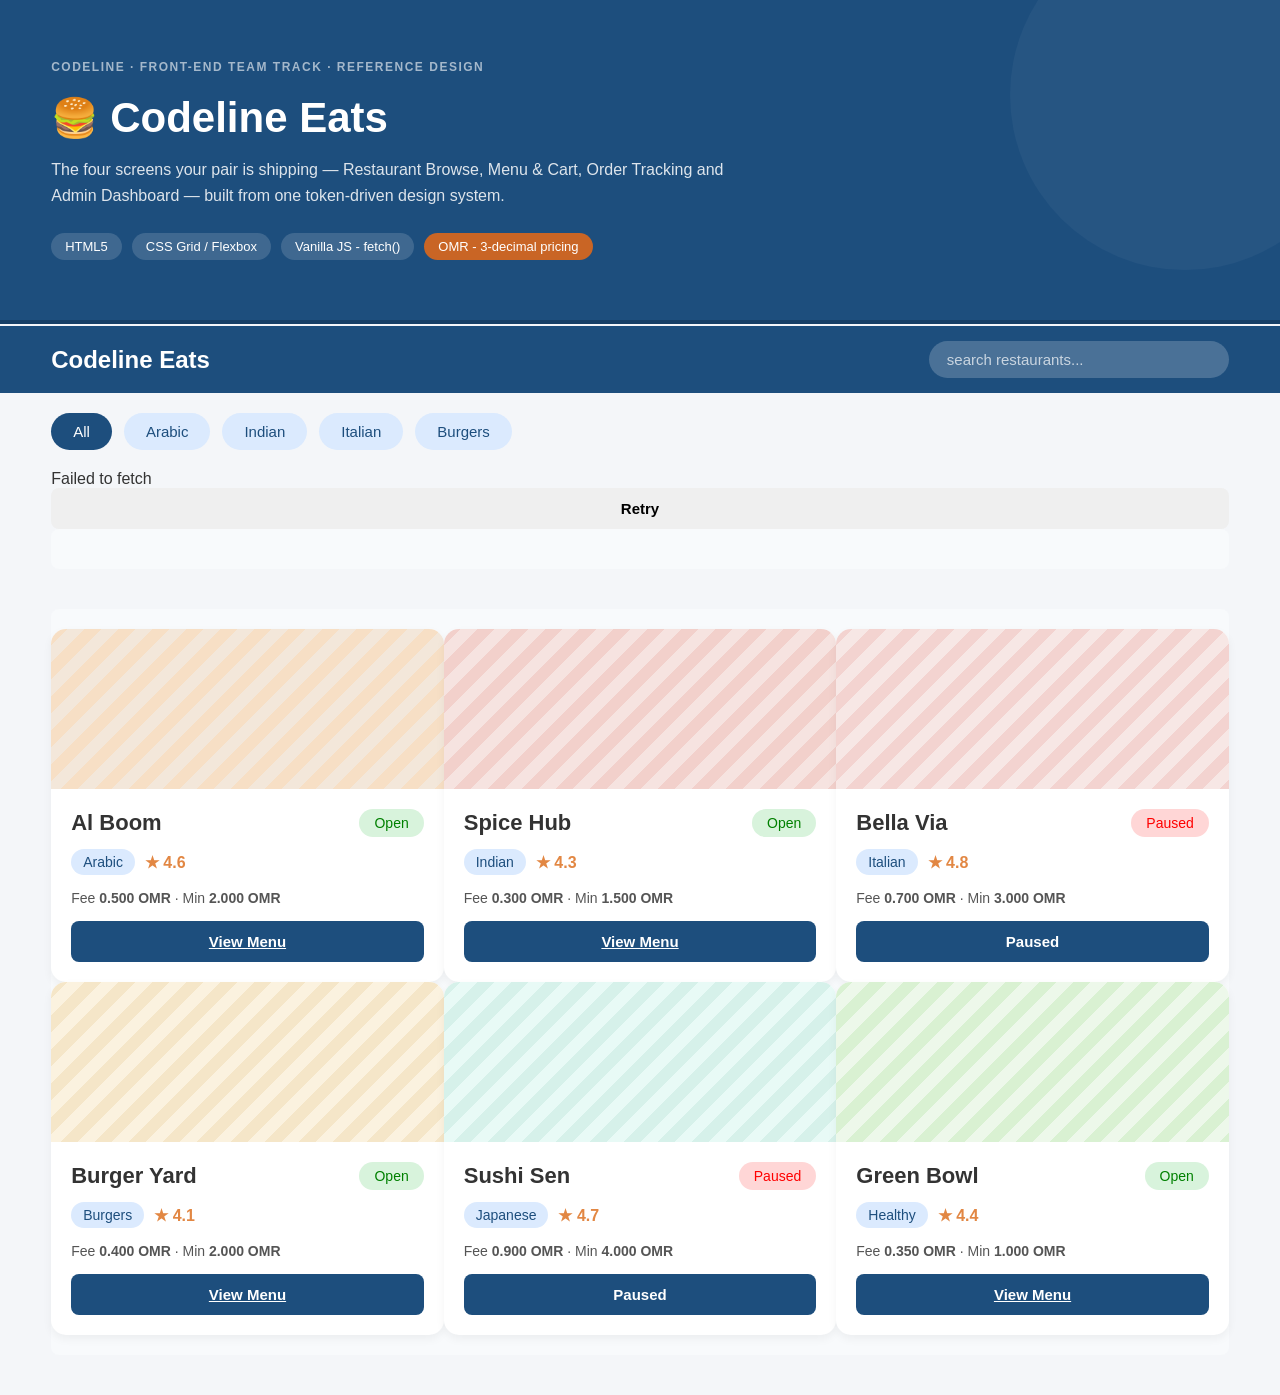
==== commit 79810995: "adding more cards" ====
--- a/index.html
+++ b/index.html
@@ -129,6 +129,84 @@
                     </div>
                 </div>
             </article>
+            <article class="restaurant-card">
+    <div class="restaurant-card__image restaurant-card__image--burgeryard"></div>
+    <div class="restaurant-card__body">
+        <div class="restaurant-card__header-row">
+            <h2 class="restaurant-card__title">Burger Yard</h2>
+            <span class="restaurant-card__status restaurant-card__status--open">Open</span>
+        </div>
+
+        <div class="restaurant-card__meta-row">
+            <span class="restaurant-card__cuisine">Burgers</span>
+            <span class="restaurant-card__rating">★ 4.1</span>
+        </div>
+
+        <p class="restaurant-card__fee">
+            Fee <strong>0.400 OMR</strong>
+            &middot;
+            Min <strong>2.000 OMR</strong>
+        </p>
+
+        <div class="restaurant-card__footer">
+            <a href="menu.html?restaurantId=4" class="button button--primary">
+                View Menu
+            </a>
+        </div>
+    </div>
+</article>
+<article class="restaurant-card">
+    <div class="restaurant-card__image restaurant-card__image--sushisen"></div>
+    <div class="restaurant-card__body">
+        <div class="restaurant-card__header-row">
+            <h2 class="restaurant-card__title">Sushi Sen</h2>
+            <span class="restaurant-card__status restaurant-card__status--paused">Paused</span>
+        </div>
+
+        <div class="restaurant-card__meta-row">
+            <span class="restaurant-card__cuisine">Japanese</span>
+            <span class="restaurant-card__rating">★ 4.7</span>
+        </div>
+
+        <p class="restaurant-card__fee">
+            Fee <strong>0.900 OMR</strong>
+            &middot;
+            Min <strong>4.000 OMR</strong>
+        </p>
+
+        <div class="restaurant-card__footer">
+            <button class="button button--primary" disabled>
+                Paused
+            </button>
+        </div>
+    </div>
+</article>
+<article class="restaurant-card">
+    <div class="restaurant-card__image restaurant-card__image--greenbowl"></div>
+    <div class="restaurant-card__body">
+        <div class="restaurant-card__header-row">
+            <h2 class="restaurant-card__title">Green Bowl</h2>
+            <span class="restaurant-card__status restaurant-card__status--open">Open</span>
+        </div>
+
+        <div class="restaurant-card__meta-row">
+            <span class="restaurant-card__cuisine">Healthy</span>
+            <span class="restaurant-card__rating">★ 4.4</span>
+        </div>
+
+        <p class="restaurant-card__fee">
+            Fee <strong>0.350 OMR</strong>
+            &middot;
+            Min <strong>1.000 OMR</strong>
+        </p>
+
+        <div class="restaurant-card__footer">
+            <a href="menu.html?restaurantId=6" class="button button--primary">
+                View Menu
+            </a>
+        </div>
+    </div>
+</article>
 
         </div>
     </main>
--- a/style.css
+++ b/style.css
@@ -1,6 +1,3 @@
-/* =========================
-   Reset & Main Setup
-========================= */
 * {
     margin: 0;
     padding: 0;
@@ -12,21 +9,19 @@
     color: #333;
 }
 .container {
-    width: 95%;
-    max-width: 1400px;
+    width: 92%;
+    max-width: 1200px;
     margin: auto;
 }
 
-/* =========================
-   Hero Section Styles
-========================= */
+
 .hero {
     position: relative;
     background-color: #1d4e7d;
     color: white;
-    padding: 50px 0;
+    padding: 60px 0;
     overflow: hidden;
-    border-bottom: 2px solid rgba(255, 255, 255, 0.1);
+    border-bottom: 4px solid #173f66;
 }
 .hero__circle-bg {
     position: absolute;
@@ -39,257 +34,216 @@
     pointer-events: none;
 }
 .hero__subtitle {
-    font-size: 11px;
+    font-size: 12px;
     letter-spacing: 1.5px;
     color: rgba(255, 255, 255, 0.6);
     text-transform: uppercase;
-    margin-bottom: 15px;
+    margin-bottom: 20px;
     font-weight: 600;
 }
 .hero__title-container {
     display: flex;
     align-items: center;
     gap: 12px;
-    margin-bottom: 12px;
+    margin-bottom: 15px;
 }
 .hero__icon {
-    font-size: 34px;
+    font-size: 38px;
 }
 .hero__title {
-    font-size: 38px;
+    font-size: 42px;
     font-weight: 700;
 }
 .hero__description {
-    font-size: 15px;
+    font-size: 16px;
     line-height: 1.6;
-    max-width: 750px;
+    max-width: 700px;
     color: rgba(255, 255, 255, 0.85);
-    margin-bottom: 20px;
+    margin-bottom: 25px;
 }
 .hero__badges {
     display: flex;
     flex-wrap: wrap;
-    gap: 8px;
+    gap: 10px;
 }
 .badge {
     background: rgba(255, 255, 255, 0.15);
     color: white;
-    padding: 5px 12px;
+    padding: 6px 14px;
     border-radius: 20px;
-    font-size: 12px;
+    font-size: 13px;
     font-weight: 500;
 }
 .badge--orange {
     background-color: #c96525;
 }
 
-/* =========================
-   Navbar Header
-========================= */
+
 .search-bar {
     background: #1d4e7d;
-    padding: 12px 0;
+    padding: 15px 0;
+    margin-top: 2px;
 }
 .search-bar__content {
     display: flex;
     justify-content: space-between;
     align-items: center;
 }
-.search-bar__left {
-    display: flex;
-    align-items: center;
-    gap: 8px;
-}
-.logo__icon {
-    font-size: 22px;
-}
 .logo {
-    font-size: 22px;
+    font-size: 24px;
     color: white;
     font-weight: bold;
 }
-.search-bar__center {
-    flex-grow: 1;
-    max-width: 450px;
-    margin: 0 20px;
-}
 .field {
-    width: 100%;
-    padding: 10px 16px;
-    border-radius: 20px;
+    padding: 10px 18px;
+    border-radius: 25px;
     border: none;
     outline: none;
 }
 .search {
-    font-size: 14px;
-    background: white;
-    color: #333;
-}
-.search-bar__right {
-    display: flex;
-    align-items: center;
-    gap: 15px;
-}
-.location-tag {
-    color: #ff9f43;
-    font-size: 14px;
-    font-weight: 500;
-}
-.user-avatar {
+    width: 300px;
+    font-size: 15px;
     background: rgba(255, 255, 255, 0.2);
     color: white;
-    width: 35px;
-    height: 35px;
-    border-radius: 50%;
-    display: flex;
-    align-items: center;
-    justify-content: center;
-    font-size: 13px;
-    font-weight: bold;
+}
+.search::placeholder {
+    color: rgba(255, 255, 255, 0.7);
 }
 .hidden {
     display: none;
 }
 
-/* =========================
-   Filters / Chips
-========================= */
 .filters {
-    padding: 15px 0;
+    padding: 20px 0;
 }
 .filters .container {
     display: flex;
-    gap: 10px;
-    overflow-x: auto;
-    padding-bottom: 5px;
+    gap: 12px;
 }
 .chip {
-    padding: 8px 18px;
-    border-radius: 20px;
+    padding: 10px 22px;
+    border-radius: 25px;
     border: none;
-    background: white;
-    color: #475569;
+    background: #dbeafe;
+    color: #1d4e7d;
     cursor: pointer;
-    font-size: 14px;
+    font-size: 15px;
     font-weight: 500;
-    box-shadow: 0 1px 3px rgba(0,0,0,0.05);
-    white-space: nowrap;
+    transition: background 0.2s;
+}
+.chip:hover {
+    background: #cbd5e1;
 }
 .chip--active {
     background: #1d4e7d;
     color: white;
 }
 
-/* =========================
-   Restaurant Grid
-========================= */
+
 .restaurant-grid {
     display: grid;
-    grid-template-columns: repeat(auto-fit, minmax(210px, 1fr));
-    gap: 20px;
-    padding: 20px;
+    grid-template-columns: repeat(auto-fit, minmax(300px, 1fr));  
+    padding: 20px 0; 
     background: #f8fafc;
     border-radius: 8px;
     margin-bottom: 40px;
-}
-
-/* =========================
-   Restaurant Card
-========================= */
+    width: 100%;
+    align-items: start; 
+}
+
+
 .restaurant-card {
     background: white;
-    border-radius: 12px;
+    border-radius: 15px;
     overflow: hidden;
-    box-shadow: 0 2px 8px rgba(0,0,0,0.04);
-    display: flex;
-    flex-direction: column;
+    box-shadow: 0 4px 10px rgba(0,0,0,0.05);
+    transition: transform 0.2s;
+}
+.restaurant-card:hover {
+    transform: translateY(-5px);
 }
 .restaurant-card__image {
     width: 100%;
-    height: 130px;
-    position: relative;
-    padding: 10px;
-    display: flex;
-    justify-content: flex-end;
-    align-items: flex-start;
-}
-
-/* خلفيات الكروت المخططة ومطابقة للصورة الجديدة */
-.restaurant-card__image--alboom { background: repeating-linear-gradient(45deg, #f5dfbb, #f5dfbb 10px, #eed1a1 10px, #eed1a1 20px); }
-.restaurant-card__image--spicehub { background: repeating-linear-gradient(45deg, #f7cece, #f7cece 10px, #ebb4b4 10px, #ebb4b4 20px); }
-.restaurant-card__image--bellavia { background: repeating-linear-gradient(45deg, #f7cece, #f7cece 10px, #ebb4b4 10px, #ebb4b4 20px); }
-.restaurant-card__image--burgeryard { background: repeating-linear-gradient(45deg, #f3ebd6, #f3ebd6 10px, #e7ddc3 10px, #e7ddc3 20px); }
-.restaurant-card__image--sushisan { background: repeating-linear-gradient(45deg, #d2f1da, #d2f1da 10px, #c0e6c9 10px, #c0e6c9 20px); }
-.restaurant-card__image--greenbowl { background: repeating-linear-gradient(45deg, #daf3db, #daf3db 10px, #c4ebd0 10px, #c4ebd0 20px); }
+    height: 160px;
+}
+
+.restaurant-card__image--alboom { background-color: #f3c677; }
+.restaurant-card__image--spicehub { background-color: #e49b9b; }
+.restaurant-card__image--bellavia { background-color: #a3c9a8; }
 
 .restaurant-card__body {
-    padding: 15px;
-    display: flex;
-    flex-direction: column;
-    flex-grow: 1;
+    padding: 20px;
 }
 .restaurant-card__header-row {
     display: flex;
     justify-content: space-between;
     align-items: center;
-    margin-bottom: 5px;
+    gap: 10px; 
+    margin-bottom: 12px;
 }
 .restaurant-card__title {
+    font-size: 22px;
+    font-weight: bold;
+    white-space: nowrap; 
+    overflow: hidden;
+    text-overflow: ellipsis; 
+}
+
+.restaurant-card__meta-row {
+    display: flex;
+    align-items: center;
+    gap: 10px;
+    margin-bottom: 15px;
+}
+.restaurant-card__cuisine {
+    background: #dbeafe;
+    color: #1d4e7d;
+    padding: 5px 12px;
+    border-radius: 20px;
+    font-size: 14px;
+}
+.restaurant-card__rating {
+    color: #e28743;
+    font-weight: bold;
     font-size: 16px;
-    font-weight: 700;
-    color: #1e293b;
-}
-.restaurant-card__rating {
-    font-size: 13px;
-    font-weight: bold;
-    color: #475569;
-}
-.restaurant-card__meta-row {
-    margin-bottom: 10px;
-}
-.restaurant-card__cuisine {
-    background: #eff6ff;
-    color: #1d4e7d;
-    padding: 3px 10px;
-    border-radius: 15px;
-    font-size: 12px;
+}
+.restaurant-card__fee {
+    color: #555;
+    font-size: 14px;
+    margin-bottom: 15px;
+}
+
+
+.restaurant-card__status {
+    padding: 6px 15px;
+    border-radius: 20px;
+    font-size: 14px;
     font-weight: 500;
-}
-.restaurant-card__fee {
-    color: #64748b;
-    font-size: 12px;
-    margin-bottom: 15px;
-    margin-top: auto;
-}
-
-/* ملصقات الحالة المدمجة داخل غلاف الصورة */
-.restaurant-card__status {
-    padding: 4px 10px;
-    border-radius: 12px;
-    font-size: 11px;
-    font-weight: 600;
-    box-shadow: 0 2px 4px rgba(0,0,0,0.1);
+    flex-shrink: 0; 
 }
 .restaurant-card__status--open {
-    background: #e6f9ed;
-    color: #15803d;
+    background: #d8f3dc;
+    color: green;
 }
 .restaurant-card__status--paused {
-    background: #fef2f2;
-    color: #b91c1c;
-}
-
-/* الأزرار */
+    background: #ffd6d6;
+    color: red;
+}
+
+
+.restaurant-card__footer {
+    margin-top: 10px;
+}
 .button {
-    display: block;
+    display: inline-block;
     width: 100%;
     text-align: center;
-    padding: 10px;
-    border-radius: 6px;
-    font-weight: 600;
+    padding: 12px;
+    border-radius: 8px;
     border: none;
-    font-size: 13px;
+    font-weight: bold;
     cursor: pointer;
+    font-size: 15px;
 }
 .button--primary {
     background: #1d4e7d;
@@ -298,22 +252,76 @@
 .button--primary:hover {
     background: #173f66;
 }
-.button--disabled {
-    background: #e2e8f0;
-    color: #94a3b8;
-    cursor: not-allowed;
-}
 
 /* =========================
-   Responsive 
+   Responsive Media Queries
 ========================= */
-@media(max-width: 768px) {
+@media(max-width:768px) {
+    .hero__title { font-size: 32px; }
+    .hero__description { font-size: 14px; }
     .search-bar__content {
         flex-direction: column;
-        gap: 12px;
+        gap: 15px;
     }
-    .search-bar__center {
-        width: 100%;
-        margin: 0;
-    }
+    .search { width: 100%; }
+    .filters .container { flex-wrap: wrap; }
+}
+.restaurant-card__image--alboom {
+    background: repeating-linear-gradient(
+        135deg,
+        #f7dfc5,
+        #f7dfc5 12px,
+        #f3e7da 12px,
+        #f3e7da 24px
+    );
+}
+
+.restaurant-card__image--spicehub {
+    background: repeating-linear-gradient(
+        135deg,
+        #f2d0cb,
+        #f2d0cb 12px,
+        #f6e3e0 12px,
+        #f6e3e0 24px
+    );
+}
+
+.restaurant-card__image--bellavia {
+    background: repeating-linear-gradient(
+        135deg,
+        #f3d3d0,
+        #f3d3d0 12px,
+        #f7e7e5 12px,
+        #f7e7e5 24px
+    );
+}
+
+.restaurant-card__image--burgeryard {
+    background: repeating-linear-gradient(
+        135deg,
+        #f5e6c8,
+        #f5e6c8 12px,
+        #fbf2df 12px,
+        #fbf2df 24px
+    );
+}
+
+.restaurant-card__image--sushisen {
+    background: repeating-linear-gradient(
+        135deg,
+        #d6f1ea,
+        #d6f1ea 12px,
+        #e8faf6 12px,
+        #e8faf6 24px
+    );
+}
+
+.restaurant-card__image--greenbowl {
+    background: repeating-linear-gradient(
+        135deg,
+        #d9f1d2,
+        #d9f1d2 12px,
+        #edf8ea 12px,
+        #edf8ea 24px
+    );
 }
